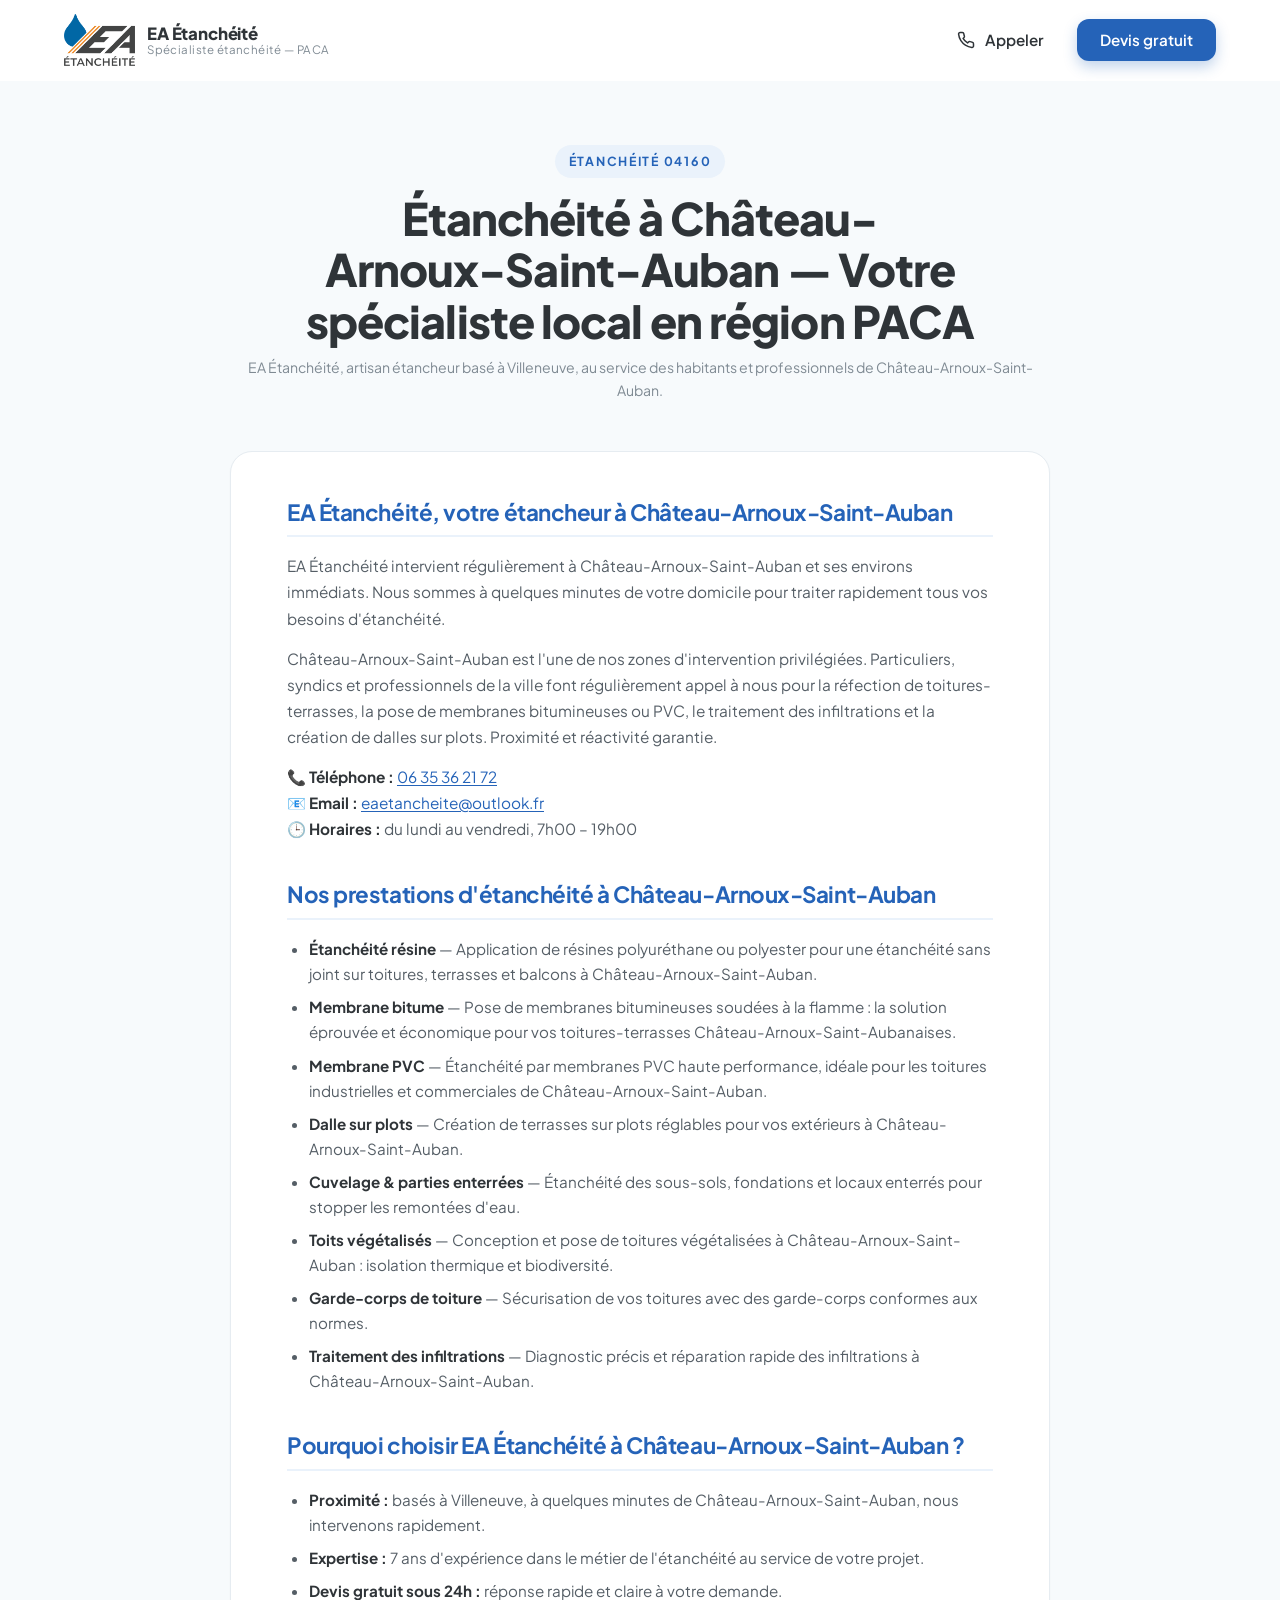
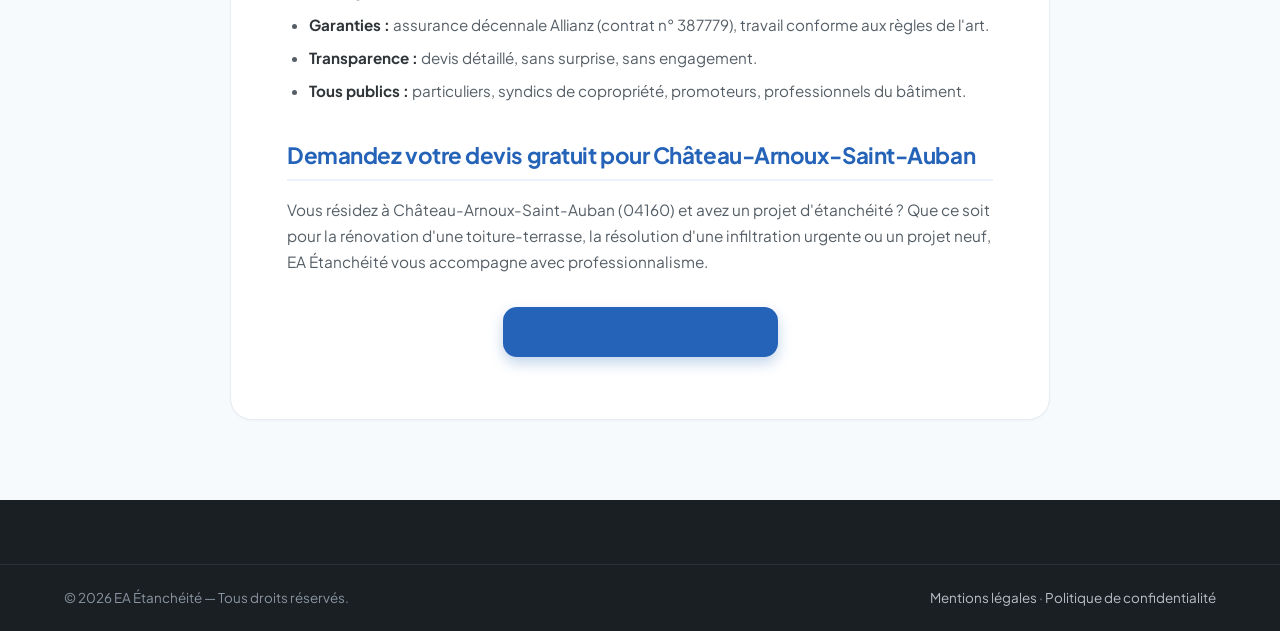
==== etancheite-chateau-arnoux-saint-auban.html @ 890c602f "Site EA Étanchéité — version complète" ====
<!DOCTYPE html>
<html lang="fr">
<head>
  <meta charset="UTF-8" />
  <meta name="viewport" content="width=device-width, initial-scale=1.0" />
  <meta name="theme-color" content="#2563B8" />
  <meta name="google-site-verification" content="21A23hBvWoWeiYxYy0OUREjKEm9LjW4agDq1hn0rhU4" />

  <title>Étanchéité Château-Arnoux-Saint-Auban (04160) — EA Étanchéité, votre artisan local · Devis gratuit 24h</title>
  <meta name="description" content="EA Étanchéité, spécialiste de l'étanchéité à Château-Arnoux-Saint-Auban (04160) et dans tout le département 04. Résine, membrane bitume & PVC, cuvelage, toits végétalisés, infiltrations. Devis gratuit sous 24h. Tél : 06 35 36 21 72." />
  <meta name="keywords" content="étanchéité Château-Arnoux-Saint-Auban, étancheur Château-Arnoux-Saint-Auban, étanchéité 04160, toiture terrasse Château-Arnoux-Saint-Auban, membrane bitume Château-Arnoux-Saint-Auban, résine étanchéité Château-Arnoux-Saint-Auban, cuvelage Château-Arnoux-Saint-Auban, infiltration Château-Arnoux-Saint-Auban, étanchéité Alpes-de-Haute-Provence, étanchéité 04" />
  <meta name="robots" content="index, follow" />
  <link rel="canonical" href="https://eaetancheite.fr/etancheite-chateau-arnoux-saint-auban.html" />

  <meta property="og:type" content="website" />
  <meta property="og:locale" content="fr_FR" />
  <meta property="og:url" content="https://eaetancheite.fr/etancheite-chateau-arnoux-saint-auban.html" />
  <meta property="og:title" content="Étanchéité Château-Arnoux-Saint-Auban (04160) — EA Étanchéité" />
  <meta property="og:description" content="Votre spécialiste local de l'étanchéité à Château-Arnoux-Saint-Auban. Devis gratuit sous 24h." />
  <meta property="og:image" content="https://eaetancheite.fr/assets/logo.png" />
  <meta property="og:site_name" content="EA Étanchéité" />

  <link rel="icon" href="assets/favicon.ico" sizes="any" />
  <link rel="icon" type="image/svg+xml" href="assets/favicon.svg" />
  <link rel="icon" type="image/png" sizes="32x32" href="assets/favicon-32.png" />
  <link rel="apple-touch-icon" sizes="180x180" href="assets/apple-touch-icon.png" />
  <link rel="preconnect" href="https://fonts.googleapis.com" />
  <link rel="preconnect" href="https://fonts.gstatic.com" crossorigin />
  <link href="https://fonts.googleapis.com/css2?family=Plus+Jakarta+Sans:wght@400;500;600;700;800&display=swap" rel="stylesheet" />
  <link rel="stylesheet" href="styles.css?v=3" />

  <!-- JSON-LD : Local Business pour la ville -->
  <script type="application/ld+json">
  {
    "@context": "https://schema.org",
    "@type": "RoofingContractor",
    "name": "EA Étanchéité — Château-Arnoux-Saint-Auban",
    "description": "Spécialiste de l'étanchéité à Château-Arnoux-Saint-Auban (04160) et dans tout le département des Alpes-de-Haute-Provence.",
    "url": "https://eaetancheite.fr/etancheite-chateau-arnoux-saint-auban.html",
    "telephone": "+33635362172",
    "email": "eaetancheite@outlook.fr",
    "image": "https://eaetancheite.fr/assets/logo.png",
    "priceRange": "€€",
    "address": {
      "@type": "PostalAddress",
      "streetAddress": "Chemin de Fontereyne",
      "addressLocality": "Villeneuve",
      "postalCode": "04180",
      "addressRegion": "Provence-Alpes-Côte d'Azur",
      "addressCountry": "FR"
    },
    "geo": {
      "@type": "GeoCoordinates",
      "latitude": 44.0644,
      "longitude": 6.0064
    },
    "areaServed": {
      "@type": "City",
      "name": "Château-Arnoux-Saint-Auban",
      "containedInPlace": {
        "@type": "AdministrativeArea",
        "name": "Alpes-de-Haute-Provence"
      }
    },
    "openingHoursSpecification": [{
      "@type": "OpeningHoursSpecification",
      "dayOfWeek": ["Monday", "Tuesday", "Wednesday", "Thursday", "Friday"],
      "opens": "07:00",
      "closes": "19:00"
    }]
  }
  </script>
</head>
<body>
  <a href="#main" class="skip-link">Aller au contenu</a>

  <header class="site-header" id="siteHeader">
    <div class="container header-inner">
      <a href="index.html" class="brand" aria-label="EA Étanchéité — accueil">
        <img src="assets/logo.png" alt="Logo EA Étanchéité" class="brand-logo" width="536" height="392" />
        <span class="brand-text">
          <span class="brand-name">EA Étanchéité</span>
          <span class="brand-tag">Spécialiste étanchéité — PACA</span>
        </span>
      </a>
      <div class="header-cta">
        <a href="tel:+33635362172" class="btn btn-ghost" aria-label="Appeler EA Étanchéité">
          <svg viewBox="0 0 24 24" fill="none" stroke="currentColor" stroke-width="2" stroke-linecap="round" stroke-linejoin="round" aria-hidden="true"><path d="M22 16.92v3a2 2 0 0 1-2.18 2 19.79 19.79 0 0 1-8.63-3.07 19.5 19.5 0 0 1-6-6 19.79 19.79 0 0 1-3.07-8.67A2 2 0 0 1 4.11 2h3a2 2 0 0 1 2 1.72 12.84 12.84 0 0 0 .7 2.81 2 2 0 0 1-.45 2.11L8.09 9.91a16 16 0 0 0 6 6l1.27-1.27a2 2 0 0 1 2.11-.45 12.84 12.84 0 0 0 2.81.7A2 2 0 0 1 22 16.92z"/></svg>
          <span>Appeler</span>
        </a>
        <a href="index.html#devis" class="btn btn-primary">Devis gratuit</a>
      </div>
    </div>
  </header>

  <main id="main" class="legal-page">
    <div class="container">
      <header class="legal-header">
        <span class="eyebrow">Étanchéité 04160</span>
        <h1>Étanchéité à Château-Arnoux-Saint-Auban — Votre spécialiste local en région PACA</h1>
        <p class="legal-updated">EA Étanchéité, artisan étancheur basé à Villeneuve, au service des habitants et professionnels de Château-Arnoux-Saint-Auban.</p>
      </header>

      <article class="legal-content">
        <section>
          <h2>EA Étanchéité, votre étancheur à Château-Arnoux-Saint-Auban</h2>
          <p>EA &Eacute;tanch&eacute;it&eacute; intervient r&eacute;guli&egrave;rement &agrave; Ch&acirc;teau-Arnoux-Saint-Auban et ses environs imm&eacute;diats. Nous sommes &agrave; quelques minutes de votre domicile pour traiter rapidement tous vos besoins d'&eacute;tanch&eacute;it&eacute;.</p>
          <p>Ch&acirc;teau-Arnoux-Saint-Auban est l'une de nos zones d'intervention privil&eacute;gi&eacute;es. Particuliers, syndics et professionnels de la ville font r&eacute;guli&egrave;rement appel &agrave; nous pour la r&eacute;fection de toitures-terrasses, la pose de membranes bitumineuses ou PVC, le traitement des infiltrations et la cr&eacute;ation de dalles sur plots. Proximit&eacute; et r&eacute;activit&eacute; garantie.</p>
          <p><strong>📞 Téléphone&nbsp;:</strong> <a href="tel:+33635362172">06 35 36 21 72</a><br />
          <strong>📧 Email&nbsp;:</strong> <a href="mailto:eaetancheite@outlook.fr">eaetancheite@outlook.fr</a><br />
          <strong>🕒 Horaires&nbsp;:</strong> du lundi au vendredi, 7h00 – 19h00</p>
        </section>

        <section>
          <h2>Nos prestations d'étanchéité à Château-Arnoux-Saint-Auban</h2>
          <ul>
            <li><strong>Étanchéité résine</strong> — Application de résines polyuréthane ou polyester pour une étanchéité sans joint sur toitures, terrasses et balcons à Château-Arnoux-Saint-Auban.</li>
            <li><strong>Membrane bitume</strong> — Pose de membranes bitumineuses soudées à la flamme : la solution éprouvée et économique pour vos toitures-terrasses Château-Arnoux-Saint-Aubanaises.</li>
            <li><strong>Membrane PVC</strong> — Étanchéité par membranes PVC haute performance, idéale pour les toitures industrielles et commerciales de Château-Arnoux-Saint-Auban.</li>
            <li><strong>Dalle sur plots</strong> — Création de terrasses sur plots réglables pour vos extérieurs à Château-Arnoux-Saint-Auban.</li>
            <li><strong>Cuvelage & parties enterrées</strong> — Étanchéité des sous-sols, fondations et locaux enterrés pour stopper les remontées d'eau.</li>
            <li><strong>Toits végétalisés</strong> — Conception et pose de toitures végétalisées à Château-Arnoux-Saint-Auban : isolation thermique et biodiversité.</li>
            <li><strong>Garde-corps de toiture</strong> — Sécurisation de vos toitures avec des garde-corps conformes aux normes.</li>
            <li><strong>Traitement des infiltrations</strong> — Diagnostic précis et réparation rapide des infiltrations à Château-Arnoux-Saint-Auban.</li>
          </ul>
        </section>

        <section>
          <h2>Pourquoi choisir EA Étanchéité à Château-Arnoux-Saint-Auban&nbsp;?</h2>
          <ul>
            <li><strong>Proximité&nbsp;:</strong> basés à Villeneuve, à quelques minutes de Château-Arnoux-Saint-Auban, nous intervenons rapidement.</li>
            <li><strong>Expertise&nbsp;:</strong> 7 ans d'expérience dans le métier de l'étanchéité au service de votre projet.</li>
            <li><strong>Devis gratuit sous 24h&nbsp;:</strong> réponse rapide et claire à votre demande.</li>
            <li><strong>Garanties&nbsp;:</strong> assurance décennale Allianz (contrat n°&nbsp;387779), travail conforme aux règles de l'art.</li>
            <li><strong>Transparence&nbsp;:</strong> devis détaillé, sans surprise, sans engagement.</li>
            <li><strong>Tous publics&nbsp;:</strong> particuliers, syndics de copropriété, promoteurs, professionnels du bâtiment.</li>
          </ul>
        </section>

        <section>
          <h2>Demandez votre devis gratuit pour Château-Arnoux-Saint-Auban</h2>
          <p>Vous résidez à Château-Arnoux-Saint-Auban (04160) et avez un projet d'étanchéité&nbsp;? Que ce soit pour la rénovation d'une toiture-terrasse, la résolution d'une infiltration urgente ou un projet neuf, EA Étanchéité vous accompagne avec professionnalisme.</p>
          <p style="text-align: center; margin-top: 32px;">
            <a href="index.html#devis" class="btn btn-primary btn-lg" style="display: inline-flex;">Demander mon devis gratuit</a>
          </p>
        </section>
      </article>
    </div>
  </main>

  <footer class="site-footer">
    <div class="footer-bottom">
      <div class="container">
        <p>© <span id="year">2026</span> EA Étanchéité — Tous droits réservés.</p>
        <p>
          <a href="mentions-legales.html">Mentions légales</a> · <a href="politique-confidentialite.html">Politique de confidentialité</a>
        </p>
      </div>
    </div>
  </footer>

  <script src="script.js?v=3"></script>
</body>
</html>
---- styles.css ----
/* ================================================================
   EA Étanchéité — Site vitrine
   Charte graphique extraite du logo :
   - Bleu goutte d'eau : #2563B8
   - Orange cuivré     : #D88B3D
   - Anthracite        : #2F3438
   - Fond clair        : #FFFFFF / #F7FAFC
   ================================================================ */

/* -------- Reset & base -------- */
*, *::before, *::after { box-sizing: border-box; }
html { scroll-behavior: smooth; -webkit-text-size-adjust: 100%; }
body {
  margin: 0;
  font-family: 'Plus Jakarta Sans', system-ui, -apple-system, 'Segoe UI', Roboto, sans-serif;
  font-size: 16px;
  line-height: 1.65;
  color: var(--ink);
  background: var(--bg);
  -webkit-font-smoothing: antialiased;
  -moz-osx-font-smoothing: grayscale;
  text-rendering: optimizeLegibility;
}
img, svg { display: block; max-width: 100%; height: auto; }
a { color: inherit; text-decoration: none; }
button { font-family: inherit; cursor: pointer; }
ul { list-style: none; padding: 0; margin: 0; }

/* -------- Tokens -------- */
:root {
  --blue: #2563B8;
  --blue-dark: #1E4F94;
  --blue-light: #EAF2FB;
  --orange: #D88B3D;
  --orange-light: #FBF1E5;
  --ink: #2F3438;
  --ink-soft: #555E66;
  --ink-mute: #7F8A93;
  --bg: #FFFFFF;
  --bg-alt: #F7FAFC;
  --line: #E6ECF1;
  --line-strong: #D2DBE3;
  --shadow-sm: 0 1px 2px rgba(20, 40, 70, 0.04);
  --shadow-md: 0 8px 24px rgba(20, 40, 70, 0.08);
  --shadow-lg: 0 24px 60px rgba(20, 40, 70, 0.12);
  --radius: 14px;
  --radius-lg: 22px;
  --container: 1200px;
  --ease: cubic-bezier(.2, .8, .2, 1);
}

/* -------- Layout helpers -------- */
.container {
  width: 100%;
  max-width: var(--container);
  margin: 0 auto;
  padding: 0 24px;
}
.section { padding: 96px 0; }
.section-alt { background: var(--bg-alt); }

.section-header {
  text-align: center;
  max-width: 720px;
  margin: 0 auto 64px;
}
.section-header h2 { margin: 12px 0 16px; }
.section-sub {
  color: var(--ink-soft);
  font-size: 1.05rem;
  margin: 0;
}

.skip-link {
  position: absolute; left: -9999px; top: 0;
  background: var(--blue); color: #fff; padding: 12px 18px;
  z-index: 1000; border-radius: 0 0 8px 0;
}
.skip-link:focus { left: 0; }

/* -------- Typography -------- */
h1, h2, h3, h4 {
  font-family: 'Plus Jakarta Sans', sans-serif;
  font-weight: 700;
  letter-spacing: -0.02em;
  color: var(--ink);
  line-height: 1.15;
  margin: 0;
  text-wrap: balance;
  -webkit-text-wrap: balance;
}
h1 { font-size: clamp(2rem, 5.2vw, 3.6rem); font-weight: 800; }
h2 { font-size: clamp(1.55rem, 3.4vw, 2.5rem); }

/* Titre forcé sur une seule ligne (s'adapte à la viewport) */
.h2-oneline {
  white-space: nowrap;
  font-size: min(2.5rem, 7vw);
  text-wrap: nowrap;
}
h3 { font-size: 1.2rem; }
h4 { font-size: 1rem; }
p { margin: 0 0 1em; color: var(--ink-soft); }
strong { color: var(--ink); font-weight: 700; }

.eyebrow {
  display: inline-block;
  font-size: 0.78rem;
  font-weight: 700;
  text-transform: uppercase;
  letter-spacing: 0.14em;
  color: var(--blue);
  background: var(--blue-light);
  padding: 6px 14px;
  border-radius: 999px;
}
.eyebrow-light {
  color: #fff;
  background: rgba(255, 255, 255, 0.18);
  backdrop-filter: blur(8px);
}

.hl {
  background: linear-gradient(180deg, transparent 62%, rgba(216, 139, 61, 0.35) 62%);
  padding: 0 4px;
}

/* -------- Buttons -------- */
.btn {
  display: inline-flex;
  align-items: center;
  justify-content: center;
  gap: 10px;
  padding: 12px 22px;
  border-radius: 12px;
  font-weight: 600;
  font-size: 0.95rem;
  border: 1.5px solid transparent;
  transition: transform 0.15s var(--ease), box-shadow 0.2s var(--ease),
              background-color 0.15s var(--ease), color 0.15s var(--ease),
              border-color 0.15s var(--ease);
  white-space: nowrap;
  text-decoration: none;
  line-height: 1;
}
.btn svg { width: 18px; height: 18px; }
.btn:hover { transform: translateY(-1px); }
.btn:active { transform: translateY(0); }

.btn-primary {
  background: var(--blue);
  color: #fff;
  box-shadow: 0 6px 14px rgba(37, 99, 184, 0.28);
}
.btn-primary:hover { background: var(--blue-dark); box-shadow: 0 10px 20px rgba(37, 99, 184, 0.36); }

.btn-outline {
  background: transparent;
  color: var(--ink);
  border-color: var(--line-strong);
}
.btn-outline:hover { border-color: var(--blue); color: var(--blue); }

.btn-ghost {
  background: transparent;
  color: var(--ink);
}
.btn-ghost:hover { background: var(--bg-alt); }

.btn-lg { padding: 16px 28px; font-size: 1rem; border-radius: 14px; }
.btn-full { display: flex; width: 100%; }
.btn-lg svg { width: 18px; height: 18px; }

/* -------- Header -------- */
.site-header {
  position: sticky;
  top: 0;
  z-index: 50;
  background: rgba(255, 255, 255, 0.92);
  backdrop-filter: saturate(160%) blur(12px);
  border-bottom: 1px solid transparent;
  transition: border-color 0.2s var(--ease), box-shadow 0.2s var(--ease);
}
.site-header.scrolled {
  border-bottom-color: var(--line);
  box-shadow: var(--shadow-sm);
}
.header-inner {
  display: flex;
  align-items: center;
  justify-content: space-between;
  gap: 24px;
  padding-top: 14px;
  padding-bottom: 14px;
}
.brand {
  display: flex;
  align-items: center;
  gap: 12px;
  flex-shrink: 0;
}
.brand-logo {
  height: 52px;
  width: auto;
  object-fit: contain;
  display: block;
}
.brand-text { display: flex; flex-direction: column; line-height: 1.15; }
.brand-name { font-weight: 800; font-size: 1.05rem; color: var(--ink); letter-spacing: -0.01em; }
.brand-tag { font-size: 0.72rem; color: var(--ink-mute); letter-spacing: 0.04em; }

.main-nav ul {
  display: flex;
  gap: 6px;
  align-items: center;
}
.main-nav a {
  display: inline-block;
  padding: 10px 12px;
  font-size: 0.94rem;
  font-weight: 500;
  color: var(--ink-soft);
  border-radius: 8px;
  white-space: nowrap;
  transition: color 0.15s, background-color 0.15s;
}
.main-nav a:hover { color: var(--blue); background: var(--blue-light); }

.header-cta {
  display: flex;
  align-items: center;
  gap: 10px;
  flex-shrink: 0;
}

/* Mobile nav toggle */
.nav-toggle {
  display: none;
  width: 44px; height: 44px;
  padding: 0;
  background: transparent;
  border: 1px solid var(--line);
  border-radius: 10px;
  flex-direction: column;
  align-items: center;
  justify-content: center;
  gap: 5px;
}
.nav-toggle span {
  display: block;
  width: 20px; height: 2px;
  background: var(--ink);
  border-radius: 2px;
  transition: transform 0.2s var(--ease), opacity 0.2s var(--ease);
}
.nav-toggle[aria-expanded="true"] span:nth-child(1) { transform: translateY(7px) rotate(45deg); }
.nav-toggle[aria-expanded="true"] span:nth-child(2) { opacity: 0; }
.nav-toggle[aria-expanded="true"] span:nth-child(3) { transform: translateY(-7px) rotate(-45deg); }

.mobile-menu {
  display: none;
  background: #fff;
  border-top: 1px solid var(--line);
  padding: 20px 24px 28px;
}
.mobile-menu ul { display: flex; flex-direction: column; gap: 4px; }
.mobile-menu a:not(.btn) {
  display: block;
  padding: 12px 14px;
  font-weight: 500;
  border-radius: 10px;
  color: var(--ink);
}
.mobile-menu a:not(.btn):hover { background: var(--bg-alt); }
.mobile-menu .btn { margin-top: 8px; }

/* -------- Hero -------- */
.hero {
  position: relative;
  padding: 80px 0 100px;
  overflow: hidden;
  background:
    radial-gradient(circle at 12% 8%, rgba(37, 99, 184, 0.08), transparent 45%),
    radial-gradient(circle at 92% 88%, rgba(216, 139, 61, 0.10), transparent 45%),
    linear-gradient(180deg, #FBFDFF 0%, #FFFFFF 100%);
}
.hero::before {
  content: '';
  position: absolute;
  inset: 0;
  background-image: url('assets/hero-bg.jpg');
  background-size: cover;
  background-position: center;
  background-repeat: no-repeat;
  opacity: 0.18;
  pointer-events: none;
  z-index: 0;
}
.hero::after {
  content: '';
  position: absolute;
  inset: 0;
  background: linear-gradient(180deg, rgba(255, 255, 255, 0.4) 0%, rgba(255, 255, 255, 0.75) 100%);
  pointer-events: none;
  z-index: 0;
}
.hero-inner {
  position: relative;
  z-index: 1;
}
.hero-inner {
  display: grid;
  grid-template-columns: 1.15fr 1fr;
  gap: 64px;
  align-items: center;
}
.hero-text h1 { margin: 18px 0 22px; }
.hero-text .lead {
  font-size: 1.13rem;
  color: var(--ink-soft);
  max-width: 540px;
  margin-bottom: 32px;
}
.hero-actions {
  display: flex;
  gap: 12px;
  flex-wrap: wrap;
  margin-bottom: 36px;
}
.hero-bullets {
  display: flex;
  flex-wrap: wrap;
  gap: 18px 28px;
  font-size: 0.93rem;
  color: var(--ink-soft);
  margin-bottom: 24px;
}
.hero-bullets li {
  display: flex;
  align-items: center;
  gap: 8px;
}
.hero-bullets svg {
  width: 18px; height: 18px;
  color: var(--blue);
  background: var(--blue-light);
  padding: 4px;
  border-radius: 50%;
  flex-shrink: 0;
}

/* Badge "Garantie décennale" — mise en avant forte */
.hero-warranty {
  display: inline-flex;
  align-items: center;
  gap: 14px;
  padding: 14px 20px;
  background: linear-gradient(135deg, rgba(34, 145, 87, 0.08) 0%, rgba(34, 145, 87, 0.04) 100%);
  border: 1.5px solid rgba(34, 145, 87, 0.25);
  border-radius: 14px;
  max-width: 100%;
}
.hero-warranty-icon {
  display: flex;
  align-items: center;
  justify-content: center;
  width: 40px; height: 40px;
  border-radius: 50%;
  background: linear-gradient(135deg, #229157 0%, #1B7F4F 100%);
  color: #fff;
  flex-shrink: 0;
  box-shadow: 0 4px 10px rgba(27, 127, 79, 0.3);
}
.hero-warranty-icon svg { width: 22px; height: 22px; }
.hero-warranty-text {
  display: flex;
  flex-direction: column;
  line-height: 1.25;
  min-width: 0;
}
.hero-warranty-text strong {
  font-size: 0.98rem;
  font-weight: 800;
  color: #1B7F4F;
  letter-spacing: -0.01em;
}
.hero-warranty-text small {
  font-size: 0.8rem;
  color: var(--ink-soft);
  font-weight: 500;
  margin-top: 2px;
}

.hero-visual {
  position: relative;
  min-height: 420px;
  display: flex;
  align-items: center;
  justify-content: center;
}
.hero-card {
  position: relative;
  z-index: 2;
  background: #fff;
  border: 1px solid var(--line);
  border-radius: 28px;
  box-shadow: var(--shadow-lg);
  padding: 48px 40px;
  display: flex;
  flex-direction: column;
  align-items: center;
  gap: 24px;
  max-width: 340px;
}
.hero-card-drop { width: 130px; }
.hero-card-stat {
  text-align: center;
  border-top: 1px solid var(--line);
  padding-top: 24px;
  width: 100%;
}
.stat-num {
  display: block;
  font-size: 2.5rem;
  font-weight: 800;
  color: var(--blue);
  line-height: 1;
  letter-spacing: -0.02em;
}
.stat-label {
  display: block;
  font-size: 0.92rem;
  color: var(--ink-soft);
  margin-top: 6px;
}
.hero-blob {
  position: absolute;
  border-radius: 50%;
  filter: blur(60px);
  opacity: 0.55;
  z-index: 0;
  pointer-events: none;
}
.hero-blob-1 {
  width: 280px; height: 280px;
  background: var(--blue);
  top: -40px; right: -20px;
  opacity: 0.18;
}
.hero-blob-2 {
  width: 220px; height: 220px;
  background: var(--orange);
  bottom: -40px; left: -20px;
  opacity: 0.22;
}

/* -------- Trust strip -------- */
.trust-strip {
  background: var(--blue);
  color: #fff;
  padding: 36px 0;
}
.trust-strip ul {
  display: grid;
  grid-template-columns: repeat(4, 1fr);
  gap: 24px;
  text-align: center;
}
.trust-strip li {
  display: flex;
  flex-direction: column;
  align-items: center;
  gap: 4px;
}
.trust-num {
  font-size: 2rem;
  font-weight: 800;
  letter-spacing: -0.02em;
  line-height: 1;
}
.trust-label {
  font-size: 0.88rem;
  opacity: 0.85;
  text-transform: lowercase;
  letter-spacing: 0.02em;
}

/* -------- Services grid -------- */
.services-grid {
  display: grid;
  grid-template-columns: repeat(auto-fit, minmax(260px, 1fr));
  gap: 22px;
}
.service-card {
  position: relative;
  background: #fff;
  border: 1px solid var(--line);
  border-radius: var(--radius);
  padding: 30px 26px;
  transition: transform 0.25s var(--ease), box-shadow 0.25s var(--ease), border-color 0.25s var(--ease);
  overflow: hidden;
}
.service-card::before {
  content: '';
  position: absolute;
  top: 0; left: 0;
  width: 100%; height: 3px;
  background: linear-gradient(90deg, var(--blue), var(--orange));
  transform: scaleX(0);
  transform-origin: left;
  transition: transform 0.35s var(--ease);
}
.service-card:hover {
  transform: translateY(-4px);
  border-color: var(--line-strong);
  box-shadow: var(--shadow-md);
}
.service-card:hover::before { transform: scaleX(1); }

.service-icon {
  width: 56px; height: 56px;
  border-radius: 14px;
  background: var(--blue-light);
  color: var(--blue);
  display: flex;
  align-items: center;
  justify-content: center;
  margin-bottom: 22px;
  transition: background 0.25s var(--ease), color 0.25s var(--ease);
}
.service-icon svg { width: 28px; height: 28px; }
.service-card:hover .service-icon {
  background: var(--blue);
  color: #fff;
}
.service-card h3 { margin-bottom: 10px; color: var(--ink); }
.service-card p { font-size: 0.95rem; margin: 0; color: var(--ink-soft); }

/* -------- À propos -------- */
.apropos-grid {
  display: grid;
  grid-template-columns: 1.4fr 1fr;
  gap: 56px;
  align-items: start;
}
.apropos-text h2 { margin: 12px 0 24px; }
.apropos-text p { font-size: 1.02rem; margin-bottom: 18px; }

.usp-list {
  margin-top: 32px;
  display: flex;
  flex-direction: column;
  gap: 22px;
}
.usp-list li {
  display: flex;
  gap: 16px;
  align-items: flex-start;
}
.usp-icon {
  flex-shrink: 0;
  width: 32px; height: 32px;
  border-radius: 50%;
  background: var(--blue);
  color: #fff;
  display: flex;
  align-items: center;
  justify-content: center;
}
.usp-icon svg { width: 16px; height: 16px; }
.usp-list strong { display: block; color: var(--ink); margin-bottom: 4px; font-size: 1.02rem; }
.usp-list p { margin: 0; font-size: 0.94rem; color: var(--ink-soft); }

.apropos-card {
  background: #fff;
  border: 1px solid var(--line);
  border-radius: var(--radius-lg);
  padding: 36px 32px;
  box-shadow: var(--shadow-md);
}
.apropos-card h3 {
  font-size: 1.25rem;
  margin-bottom: 20px;
  padding-bottom: 16px;
  border-bottom: 2px solid var(--blue-light);
}
.apropos-card ul {
  display: flex;
  flex-direction: column;
  gap: 14px;
  margin-bottom: 28px;
}
.apropos-card li {
  font-size: 0.95rem;
  color: var(--ink-soft);
  padding-left: 24px;
  position: relative;
}
.apropos-card li::before {
  content: '';
  position: absolute;
  left: 0; top: 8px;
  width: 12px; height: 12px;
  border-radius: 50%;
  background: var(--orange);
  opacity: 0.85;
}

/* -------- Zone d'intervention -------- */
.zone-deps-grid {
  display: grid;
  grid-template-columns: repeat(3, 1fr);
  gap: 22px;
  max-width: 1000px;
  margin: 0 auto;
}
.dep-card {
  position: relative;
  display: flex;
  flex-direction: column;
  align-items: center;
  text-align: center;
  gap: 16px;
  padding: 36px 24px;
  background: #fff;
  border: 1px solid var(--line);
  border-radius: var(--radius-lg);
  transition: transform 0.25s var(--ease), box-shadow 0.25s var(--ease), border-color 0.25s var(--ease);
  overflow: hidden;
}
.dep-card::before {
  content: '';
  position: absolute;
  top: 0; left: 0;
  width: 100%; height: 3px;
  background: linear-gradient(90deg, var(--blue), var(--orange));
  transform: scaleX(0);
  transform-origin: left;
  transition: transform 0.35s var(--ease);
}
.dep-card:hover {
  transform: translateY(-4px);
  border-color: var(--line-strong);
  box-shadow: var(--shadow-md);
}
.dep-card:hover::before { transform: scaleX(1); }
.dep-card-num {
  display: inline-flex;
  align-items: center;
  justify-content: center;
  width: 72px; height: 72px;
  border-radius: 18px;
  background: linear-gradient(135deg, var(--blue) 0%, var(--blue-dark) 100%);
  color: #fff;
  font-weight: 800;
  font-size: 1.6rem;
  letter-spacing: -0.02em;
  box-shadow: 0 10px 22px rgba(37, 99, 184, 0.22);
}
.dep-card-name {
  font-size: 1.08rem;
  font-weight: 700;
  color: var(--ink);
  letter-spacing: -0.01em;
}
.zone-footnote {
  margin: 32px auto 0;
  max-width: 760px;
  text-align: center;
  font-size: 0.96rem;
  color: var(--ink-soft);
}
.zone-footnote a {
  color: var(--blue);
  font-weight: 600;
}
.zone-footnote a:hover { text-decoration: underline; }

/* Section "Communes du 04" */
.zone-communes {
  margin-top: 56px;
  padding-top: 48px;
  border-top: 1px solid var(--line);
}
.zone-communes h3 {
  text-align: center;
  font-size: clamp(1.1rem, 2.2vw, 1.4rem);
  color: var(--ink);
  margin-bottom: 14px;
}
.zone-communes-intro {
  text-align: center;
  max-width: 760px;
  margin: 0 auto 32px;
  color: var(--ink-soft);
  font-size: 0.98rem;
  line-height: 1.65;
}
.communes-grid {
  display: grid;
  grid-template-columns: repeat(auto-fill, minmax(160px, 1fr));
  gap: 12px;
  max-width: 1100px;
  margin: 0 auto;
}
.commune-link {
  display: flex;
  flex-direction: column;
  align-items: center;
  justify-content: center;
  text-align: center;
  gap: 4px;
  padding: 16px 12px;
  background: #fff;
  border: 1px solid var(--line);
  border-radius: 12px;
  text-decoration: none;
  color: var(--ink);
  transition: transform 0.2s var(--ease), box-shadow 0.2s var(--ease), border-color 0.2s var(--ease), background-color 0.2s var(--ease);
}
.commune-link:not(.commune-static) {
  cursor: pointer;
  background: var(--blue-light);
  border-color: transparent;
}
.commune-link:not(.commune-static):hover {
  transform: translateY(-3px);
  background: var(--blue);
  color: #fff;
  box-shadow: 0 10px 22px rgba(37, 99, 184, 0.25);
  border-color: var(--blue);
}
.commune-link:not(.commune-static):hover .commune-cp {
  color: rgba(255, 255, 255, 0.85);
}
.commune-static {
  cursor: default;
}
.commune-static:hover {
  background: var(--bg-alt);
  border-color: var(--line-strong);
}
.commune-name {
  font-weight: 700;
  font-size: 0.95rem;
  letter-spacing: -0.01em;
  line-height: 1.25;
}
.commune-cp {
  font-size: 0.78rem;
  color: var(--ink-mute);
  font-weight: 600;
  letter-spacing: 0.04em;
  transition: color 0.2s var(--ease);
}
@media (max-width: 480px) {
  .communes-grid { grid-template-columns: repeat(2, 1fr); gap: 10px; }
  .commune-link { padding: 14px 10px; }
  .commune-name { font-size: 0.88rem; }
}

/* -------- Clients (Pour qui) -------- */
.clients-grid {
  display: grid;
  grid-template-columns: repeat(auto-fit, minmax(240px, 1fr));
  gap: 22px;
}
.client-card {
  position: relative;
  background: #fff;
  border: 1px solid var(--line);
  border-radius: var(--radius);
  padding: 32px 26px;
  text-align: center;
  transition: transform 0.25s var(--ease), box-shadow 0.25s var(--ease), border-color 0.25s var(--ease);
  overflow: hidden;
}
.client-card::before {
  content: '';
  position: absolute;
  top: 0; left: 0;
  width: 100%; height: 3px;
  background: linear-gradient(90deg, var(--blue), var(--orange));
  transform: scaleX(0);
  transform-origin: left;
  transition: transform 0.35s var(--ease);
}
.client-card:hover {
  transform: translateY(-6px) !important;
  border-color: var(--blue) !important;
  box-shadow: 0 18px 38px rgba(37, 99, 184, 0.16) !important;
  opacity: 1 !important;
}
.client-card:hover::before { transform: scaleX(1) !important; }
.client-icon {
  width: 64px; height: 64px;
  border-radius: 50%;
  background: linear-gradient(135deg, var(--blue) 0%, var(--blue-dark) 100%);
  color: #fff;
  display: flex;
  align-items: center;
  justify-content: center;
  margin: 0 auto 20px;
  box-shadow: 0 8px 18px rgba(37, 99, 184, 0.22);
  transition: transform 0.25s var(--ease), box-shadow 0.25s var(--ease);
}
.client-card:hover .client-icon {
  transform: scale(1.12) !important;
  box-shadow: 0 14px 28px rgba(37, 99, 184, 0.38) !important;
}
.client-icon svg { width: 30px; height: 30px; }
.client-card h3 { margin-bottom: 10px; }
.client-card p { font-size: 0.94rem; margin: 0; }

/* -------- FAQ -------- */
.faq-list {
  max-width: 820px;
  margin: 0 auto;
  display: flex;
  flex-direction: column;
  gap: 14px;
}
.faq-item {
  background: #fff;
  border: 1px solid var(--line);
  border-radius: var(--radius);
  overflow: hidden;
  transition: border-color 0.2s var(--ease), box-shadow 0.2s var(--ease);
}
.faq-item:hover {
  border-color: var(--line-strong);
}
.faq-item[open] {
  border-color: var(--blue-light);
  box-shadow: 0 4px 16px rgba(37, 99, 184, 0.08);
}
.faq-item summary {
  display: flex;
  align-items: center;
  justify-content: space-between;
  gap: 16px;
  padding: 22px 26px;
  cursor: pointer;
  list-style: none;
  user-select: none;
  transition: background-color 0.15s var(--ease);
}
.faq-item summary::-webkit-details-marker { display: none; }
.faq-item summary:hover { background: var(--bg-alt); }
.faq-question {
  font-weight: 700;
  font-size: 1.02rem;
  color: var(--ink);
  letter-spacing: -0.01em;
  line-height: 1.45;
  flex: 1;
}
.faq-icon {
  display: flex;
  align-items: center;
  justify-content: center;
  width: 36px;
  height: 36px;
  border-radius: 50%;
  background: var(--blue-light);
  color: var(--blue);
  flex-shrink: 0;
  transition: transform 0.25s var(--ease), background-color 0.2s, color 0.2s;
}
.faq-icon svg { width: 16px; height: 16px; }
.faq-item[open] .faq-icon {
  transform: rotate(180deg);
  background: var(--blue);
  color: #fff;
}
.faq-answer {
  padding: 0 26px 22px;
  border-top: 1px solid var(--line);
  margin-top: -1px;
  animation: faq-fade-in 0.25s var(--ease);
}
.faq-answer p {
  font-size: 0.96rem;
  color: var(--ink-soft);
  line-height: 1.65;
  margin: 16px 0 0;
}
.faq-answer ul {
  list-style: disc;
  padding-left: 22px;
  margin: 12px 0;
}
.faq-answer ul li {
  font-size: 0.95rem;
  color: var(--ink-soft);
  margin-bottom: 6px;
  line-height: 1.55;
}
.faq-answer a {
  color: var(--blue);
  font-weight: 600;
  text-decoration: underline;
  text-underline-offset: 2px;
}
.faq-answer a:hover { color: var(--blue-dark); }
.faq-answer strong { color: var(--ink); font-weight: 700; }
@keyframes faq-fade-in {
  from { opacity: 0; transform: translateY(-4px); }
  to { opacity: 1; transform: translateY(0); }
}
@media (max-width: 640px) {
  .faq-item summary { padding: 18px 20px; gap: 12px; }
  .faq-question { font-size: 0.95rem; }
  .faq-answer { padding: 0 20px 18px; }
}

/* -------- Devis (CTA section) -------- */
.section-cta {
  position: relative;
  background:
    radial-gradient(circle at 20% 30%, rgba(255, 255, 255, 0.08), transparent 50%),
    radial-gradient(circle at 80% 70%, rgba(216, 139, 61, 0.18), transparent 50%),
    linear-gradient(135deg, var(--blue-dark) 0%, var(--blue) 100%);
  color: #fff;
  overflow: hidden;
}
.section-cta::before {
  content: '';
  position: absolute;
  inset: 0;
  background-image:
    radial-gradient(circle at 1px 1px, rgba(255, 255, 255, 0.08) 1px, transparent 0);
  background-size: 32px 32px;
  pointer-events: none;
}
.devis-grid {
  position: relative;
  display: grid;
  grid-template-columns: 1fr 1.1fr;
  gap: 56px;
  align-items: center;
}
.devis-text h2 { color: #fff; margin: 14px 0 18px; }
.devis-text .hl { background: linear-gradient(180deg, transparent 60%, rgba(216, 139, 61, 0.55) 60%); }
.devis-text p { color: rgba(255, 255, 255, 0.88); font-size: 1.05rem; margin-bottom: 28px; }
.devis-bullets {
  display: flex;
  flex-direction: column;
  gap: 12px;
}
.devis-bullets li {
  display: flex;
  align-items: center;
  gap: 12px;
  color: #fff;
  font-weight: 500;
}
.devis-bullets svg {
  width: 18px; height: 18px;
  background: rgba(255, 255, 255, 0.15);
  color: #fff;
  padding: 5px;
  border-radius: 50%;
  flex-shrink: 0;
}

/* Form */
.devis-form {
  background: #fff;
  border-radius: var(--radius-lg);
  padding: 36px 32px;
  box-shadow: var(--shadow-lg);
  color: var(--ink);
}
.form-row {
  display: grid;
  grid-template-columns: 1fr 1fr;
  gap: 14px;
  margin-bottom: 14px;
}
.form-field { margin-bottom: 14px; }
.form-field label {
  display: block;
  font-size: 0.85rem;
  font-weight: 600;
  color: var(--ink);
  margin-bottom: 6px;
}
.form-field input,
.form-field select,
.form-field textarea {
  width: 100%;
  padding: 12px 14px;
  font-family: inherit;
  font-size: 0.95rem;
  color: var(--ink);
  background: var(--bg-alt);
  border: 1.5px solid var(--line);
  border-radius: 10px;
  transition: border-color 0.15s, background-color 0.15s, box-shadow 0.15s;
  appearance: none;
  -webkit-appearance: none;
}
.form-field textarea { resize: vertical; min-height: 120px; line-height: 1.55; }
.form-field select {
  background-image: url("data:image/svg+xml;utf8,<svg xmlns='http://www.w3.org/2000/svg' width='12' height='8' viewBox='0 0 12 8' fill='none' stroke='%232F3438' stroke-width='2' stroke-linecap='round' stroke-linejoin='round'><path d='M1 1l5 5 5-5'/></svg>");
  background-repeat: no-repeat;
  background-position: right 14px center;
  padding-right: 36px;
}
.form-field input:focus,
.form-field select:focus,
.form-field textarea:focus {
  outline: none;
  border-color: var(--blue);
  background: #fff;
  box-shadow: 0 0 0 4px rgba(37, 99, 184, 0.12);
}
/* Erreurs : appliquées UNIQUEMENT après tentative de soumission via JS (.error) */
.form-field.error input,
.form-field.error textarea {
  border-color: #E5675A;
  background: #FFF6F4;
}
.form-field.error input:focus,
.form-field.error textarea:focus {
  border-color: #E5675A;
  box-shadow: 0 0 0 4px rgba(229, 103, 90, 0.15);
}

/* Custom dropdown (remplace les <select> natifs) */
.dropdown {
  position: relative;
  width: 100%;
}
.dropdown-trigger {
  display: flex;
  align-items: center;
  justify-content: space-between;
  gap: 10px;
  width: 100%;
  padding: 12px 14px;
  font-family: inherit;
  font-size: 0.95rem;
  color: var(--ink);
  background: var(--bg-alt);
  border: 1.5px solid var(--line);
  border-radius: 10px;
  cursor: pointer;
  text-align: left;
  transition: border-color 0.15s, background-color 0.15s, box-shadow 0.15s;
}
.dropdown-trigger:hover { border-color: var(--line-strong); }
.dropdown-trigger:focus-visible,
.dropdown.open .dropdown-trigger {
  outline: none;
  border-color: var(--blue);
  background: #fff;
  box-shadow: 0 0 0 4px rgba(37, 99, 184, 0.12);
}
.dropdown-value {
  flex: 1;
  overflow: hidden;
  text-overflow: ellipsis;
  white-space: nowrap;
  color: var(--ink-mute);
  font-weight: 500;
}
.dropdown-value.has-value { color: var(--ink); }
.dropdown-chevron {
  width: 12px;
  height: 8px;
  color: var(--ink-soft);
  flex-shrink: 0;
  transition: transform 0.2s var(--ease);
}
.dropdown.open .dropdown-chevron { transform: rotate(180deg); }

.dropdown-menu {
  position: absolute;
  top: calc(100% + 6px);
  left: 0;
  right: 0;
  z-index: 30;
  max-height: 280px;
  overflow-y: auto;
  background: #fff;
  border: 1px solid var(--line);
  border-radius: 12px;
  box-shadow: var(--shadow-lg);
  padding: 6px;
  list-style: none;
  margin: 0;
  opacity: 0;
  visibility: hidden;
  transform: translateY(-4px);
  transition: opacity 0.15s var(--ease), transform 0.15s var(--ease), visibility 0.15s;
}
.dropdown.open .dropdown-menu {
  opacity: 1;
  visibility: visible;
  transform: translateY(0);
}
.dropdown-menu li {
  padding: 10px 14px;
  font-size: 0.94rem;
  color: var(--ink);
  border-radius: 8px;
  cursor: pointer;
  transition: background-color 0.12s, color 0.12s;
  user-select: none;
}
.dropdown-menu li:hover,
.dropdown-menu li[aria-selected="true"] {
  background: var(--blue-light);
  color: var(--blue);
}
.dropdown-menu li.focused {
  background: var(--blue-light);
  color: var(--blue);
}
.dropdown.error .dropdown-trigger {
  border-color: #E5675A;
}
/* scrollbar discrète pour le menu */
.dropdown-menu::-webkit-scrollbar { width: 8px; }
.dropdown-menu::-webkit-scrollbar-thumb { background: var(--line-strong); border-radius: 4px; }
.dropdown-menu::-webkit-scrollbar-thumb:hover { background: var(--ink-mute); }

.form-consent {
  display: flex;
  gap: 10px;
  align-items: flex-start;
  font-size: 0.85rem;
  color: var(--ink-soft);
  margin: 8px 0 22px;
  cursor: pointer;
  padding: 6px 8px;
  border-radius: 8px;
  transition: background-color 0.15s, color 0.15s;
}
.form-consent input {
  margin-top: 3px;
  accent-color: var(--blue);
  flex-shrink: 0;
}
.form-consent.error {
  color: #C3392B;
  background: #FFF6F4;
}

.form-status {
  margin: 18px 0 0;
  font-size: 0.92rem;
  font-weight: 500;
  text-align: center;
  min-height: 1.4em;
}
.form-status.success { color: #1B7F4F; }
.form-status.error { color: #C3392B; }

#submitBtn.loading {
  pointer-events: none;
  opacity: 0.75;
}
#submitBtn.loading .btn-label::after {
  content: '…';
}

/* -------- Contact cards -------- */
.contact-grid {
  display: grid;
  grid-template-columns: repeat(auto-fit, minmax(220px, 1fr));
  gap: 18px;
}
.contact-card {
  background: #fff;
  border: 1px solid var(--line);
  border-radius: var(--radius);
  padding: 30px 26px;
  text-align: center;
  transition: transform 0.25s var(--ease), box-shadow 0.25s var(--ease), border-color 0.25s var(--ease);
}
.contact-card:hover:not(.contact-card-static) {
  transform: translateY(-4px);
  border-color: var(--blue);
  box-shadow: var(--shadow-md);
}
.contact-card-static {
  cursor: default;
  display: flex;
  flex-direction: column;
  align-items: center;
  justify-content: center;
}
.contact-card-static .contact-value { margin-bottom: 0; }
.contact-icon {
  width: 56px; height: 56px;
  border-radius: 14px;
  background: var(--blue-light);
  color: var(--blue);
  display: flex;
  align-items: center;
  justify-content: center;
  margin: 0 auto 18px;
}
.contact-icon svg { width: 26px; height: 26px; }
.contact-card h3 { margin-bottom: 8px; font-size: 1.05rem; }
.contact-value {
  font-size: 1rem;
  color: var(--ink);
  font-weight: 600;
  margin: 0 0 12px;
}
.contact-action {
  font-size: 0.85rem;
  font-weight: 600;
  color: var(--blue);
  letter-spacing: 0.01em;
}

/* -------- Footer -------- */
.site-footer {
  background: #1A1F23;
  color: #B7C0C8;
  padding-top: 64px;
}
.footer-inner {
  display: grid;
  grid-template-columns: 1fr 2fr;
  gap: 56px;
  padding-bottom: 48px;
  align-items: center;
}
.footer-brand {
  display: flex;
  gap: 16px;
  align-items: last baseline;
}
.footer-brand img {
  height: 56px;
  width: auto;
  object-fit: contain;
}
.footer-name { color: #fff; font-weight: 800; font-size: 1.1rem; letter-spacing: -0.01em; }
.footer-tag { font-size: 0.84rem; color: #8995A0; margin-top: 2px; }

.footer-nav {
  display: grid;
  grid-template-columns: repeat(3, 1fr);
  gap: 32px;
}
.footer-nav h4 {
  color: #fff;
  font-size: 0.85rem;
  text-transform: uppercase;
  letter-spacing: 0.08em;
  margin-bottom: 18px;
}
.footer-nav ul { display: flex; flex-direction: column; gap: 10px; }
.footer-nav a {
  font-size: 0.92rem;
  color: #B7C0C8;
  transition: color 0.15s;
}
.footer-nav a:hover { color: #fff; }

.footer-bottom {
  border-top: 1px solid #2A3137;
  padding: 22px 0;
}
.footer-bottom .container {
  display: flex;
  justify-content: space-between;
  align-items: center;
  flex-wrap: wrap;
  gap: 12px;
}
.footer-bottom p {
  margin: 0;
  font-size: 0.84rem;
  color: #8995A0;
}
.footer-bottom a { color: #B7C0C8; }
.footer-bottom a:hover { color: #fff; }

/* -------- Legal pages -------- */
.legal-page { padding: 64px 0 80px; background: var(--bg-alt); min-height: 60vh; }
.legal-header {
  max-width: 800px;
  margin: 0 auto 48px;
  text-align: center;
}
.legal-header h1 {
  font-size: clamp(2rem, 4vw, 2.8rem);
  margin: 14px 0 10px;
}
.legal-updated {
  font-size: 0.88rem;
  color: var(--ink-mute);
  margin: 0;
}
.legal-content {
  max-width: 820px;
  margin: 0 auto;
  background: #fff;
  border: 1px solid var(--line);
  border-radius: var(--radius-lg);
  padding: 48px 56px;
  box-shadow: var(--shadow-sm);
}
.legal-content section { margin-bottom: 40px; }
.legal-content section:last-child { margin-bottom: 0; }
.legal-content h2 {
  font-size: 1.4rem;
  color: var(--blue);
  margin-bottom: 16px;
  padding-bottom: 10px;
  border-bottom: 2px solid var(--blue-light);
}
.legal-content h3.subhead {
  font-size: 1.05rem;
  color: var(--ink);
  margin: 22px 0 10px;
}
.legal-content p {
  font-size: 0.96rem;
  color: var(--ink-soft);
  margin-bottom: 14px;
  line-height: 1.7;
}
.legal-content ul {
  margin: 0 0 18px;
  padding-left: 22px;
}
.legal-content ul li {
  font-size: 0.95rem;
  color: var(--ink-soft);
  margin-bottom: 8px;
  line-height: 1.65;
  list-style: disc;
}
.legal-content a {
  color: var(--blue);
  text-decoration: underline;
  text-underline-offset: 2px;
}
.legal-content a:hover { color: var(--blue-dark); }
.legal-content strong { color: var(--ink); font-weight: 700; }
@media (max-width: 640px) {
  .legal-page { padding: 48px 0 64px; }
  .legal-content { padding: 32px 24px; border-radius: var(--radius); }
}

/* -------- Service Modals -------- */
.service-card[data-modal] {
  cursor: pointer;
  user-select: none;
}
.service-card[data-modal]:focus-visible {
  outline: 3px solid rgba(37, 99, 184, 0.45);
  outline-offset: 4px;
}

.modal {
  position: fixed;
  inset: 0;
  z-index: 1000;
  display: flex;
  align-items: center;
  justify-content: center;
  padding: 24px;
  opacity: 0;
  visibility: hidden;
  transition: opacity 0.2s var(--ease), visibility 0.2s;
}
.modal[hidden] { display: none; }
.modal.open {
  opacity: 1;
  visibility: visible;
}
.modal-overlay {
  position: absolute;
  inset: 0;
  background: rgba(20, 30, 45, 0.55);
  backdrop-filter: blur(4px);
  cursor: pointer;
}
.modal-content {
  position: relative;
  background: #fff;
  border-radius: var(--radius-lg);
  max-width: 880px;
  width: 100%;
  max-height: 90vh;
  overflow-y: auto;
  box-shadow: var(--shadow-lg);
  padding: 40px 44px 36px;
  transform: translateY(20px) scale(0.97);
  transition: transform 0.25s var(--ease);
}
.modal.open .modal-content {
  transform: translateY(0) scale(1);
}
.modal-close {
  position: absolute;
  top: 18px;
  right: 18px;
  width: 40px;
  height: 40px;
  border-radius: 50%;
  background: var(--bg-alt);
  border: 1px solid var(--line);
  color: var(--ink);
  display: flex;
  align-items: center;
  justify-content: center;
  transition: background-color 0.15s, color 0.15s, transform 0.15s;
  padding: 0;
  cursor: pointer;
}
.modal-close svg { width: 18px; height: 18px; }
.modal-close:hover {
  background: #FFF;
  color: var(--blue);
  border-color: var(--blue);
  transform: scale(1.05);
}
.modal-header {
  margin-bottom: 28px;
  padding-right: 56px;
}
.modal-header .eyebrow { margin-bottom: 10px; }
.modal-header h3 {
  font-size: clamp(1.5rem, 3vw, 2rem);
  font-weight: 800;
  letter-spacing: -0.02em;
  color: var(--ink);
  margin: 6px 0 14px;
  line-height: 1.15;
}
.modal-header p {
  font-size: 1rem;
  color: var(--ink-soft);
  line-height: 1.6;
  margin: 0;
}
.modal-gallery {
  display: grid;
  grid-template-columns: repeat(2, 1fr);
  gap: 14px;
  margin-bottom: 28px;
}
.modal-photo {
  margin: 0;
  border-radius: var(--radius);
  overflow: hidden;
  aspect-ratio: 4 / 3;
  background: var(--bg-alt);
}
.modal-photo img {
  width: 100%;
  height: 100%;
  object-fit: cover;
  object-position: center;
  display: block;
  transition: transform 0.35s ease;
}
.modal-photo:hover img { transform: scale(1.04); }
.modal-photo figcaption {
  position: absolute;
  bottom: 0; left: 0; right: 0;
  padding: 8px 12px;
  background: linear-gradient(transparent, rgba(0,0,0,0.6));
  color: #fff;
  font-size: 0.75rem;
  font-weight: 500;
  opacity: 0;
  transition: opacity 0.25s;
}
.modal-photo:hover figcaption { opacity: 1; }
.modal-photo { position: relative; }
.modal-photo-placeholder {
  border: 2px dashed var(--line-strong);
  background:
    repeating-linear-gradient(
      45deg,
      var(--bg-alt),
      var(--bg-alt) 12px,
      #F0F4F8 12px,
      #F0F4F8 24px
    );
  display: flex;
  align-items: center;
  justify-content: center;
}
.modal-photo-inner {
  display: flex;
  flex-direction: column;
  align-items: center;
  gap: 8px;
  color: var(--ink-mute);
  font-size: 0.85rem;
  font-weight: 600;
  letter-spacing: 0.04em;
  text-transform: uppercase;
}
.modal-photo-inner svg { width: 32px; height: 32px; opacity: 0.55; }
.modal-footer {
  display: flex;
  gap: 12px;
  flex-wrap: wrap;
  padding-top: 24px;
  border-top: 1px solid var(--line);
}
.modal-footer .btn { flex: 1; min-width: 160px; }

@media (max-width: 640px) {
  .modal { padding: 12px; }
  .modal-content { padding: 28px 22px 24px; max-height: 94vh; }
  .modal-header { padding-right: 48px; margin-bottom: 22px; }
  .modal-gallery {
    grid-template-columns: 1fr;
    gap: 12px;
    margin-bottom: 22px;
  }
  .modal-photo { aspect-ratio: 4 / 3; }
  
.modal-gallery-single {
  grid-template-columns: 1fr;
}
.modal-gallery-single .modal-photo {
  aspect-ratio: 16 / 9;
}
.modal-footer { flex-direction: column; gap: 10px; }
  .modal-footer .btn { width: 100%; }
}

/* When modal is open, prevent body scroll */
body.modal-open {
  overflow: hidden;
}

/* -------- Cookie banner -------- */
.cookie-banner {
  position: fixed;
  bottom: 24px;
  left: 24px;
  right: 24px;
  z-index: 200;
  background: #fff;
  border: 1px solid var(--line);
  border-radius: var(--radius-lg);
  box-shadow: var(--shadow-lg);
  padding: 22px 26px;
  max-width: 980px;
  margin: 0 auto;
  animation: cookie-slide-up 0.4s var(--ease);
}
@keyframes cookie-slide-up {
  from { transform: translateY(40px); opacity: 0; }
  to   { transform: translateY(0); opacity: 1; }
}
.cookie-banner-inner {
  display: flex;
  align-items: center;
  gap: 32px;
  flex-wrap: wrap;
}
.cookie-banner-text { flex: 1; min-width: 260px; }
.cookie-banner-text h3 {
  font-size: 1rem;
  margin-bottom: 6px;
  color: var(--ink);
}
.cookie-banner-text p {
  font-size: 0.88rem;
  margin: 0;
  color: var(--ink-soft);
  line-height: 1.55;
}
.cookie-banner-text a {
  color: var(--blue);
  font-weight: 600;
  text-decoration: underline;
  text-underline-offset: 2px;
}
.cookie-banner-text a:hover { color: var(--blue-dark); }
.cookie-banner-actions {
  display: flex;
  gap: 10px;
  flex-shrink: 0;
}
.cookie-banner-actions .btn { padding: 10px 22px; font-size: 0.9rem; }
@media (max-width: 640px) {
  .cookie-banner { left: 12px; right: 12px; bottom: 12px; padding: 18px 20px; }
  .cookie-banner-inner { gap: 18px; }
  .cookie-banner-actions { width: 100%; }
  .cookie-banner-actions .btn { flex: 1; }
}
.cookie-banner.hidden { display: none; }

/* -------- Floating Call button -------- */
.float-call {
  position: fixed;
  bottom: 24px;
  right: 24px;
  width: 60px; height: 60px;
  border-radius: 50%;
  background: var(--blue);
  color: #fff;
  display: flex;
  align-items: center;
  justify-content: center;
  box-shadow: 0 10px 24px rgba(37, 99, 184, 0.45);
  z-index: 100;
  transition: transform 0.2s var(--ease), box-shadow 0.2s var(--ease), background-color 0.2s var(--ease);
}
.float-call svg { width: 28px; height: 28px; }
.float-call:hover {
  transform: scale(1.08);
  background: var(--blue-dark);
  box-shadow: 0 14px 32px rgba(37, 99, 184, 0.55);
}
.float-call:active { transform: scale(0.98); }
/* Pulse ring */
.float-call-pulse {
  position: absolute;
  inset: 0;
  border-radius: 50%;
  border: 3px solid var(--blue);
  opacity: 0.7;
  pointer-events: none;
  animation: float-call-pulse 2s var(--ease) infinite;
}
@keyframes float-call-pulse {
  0% { transform: scale(1); opacity: 0.7; }
  70% { transform: scale(1.6); opacity: 0; }
  100% { transform: scale(1.6); opacity: 0; }
}

/* -------- Scroll reveal -------- */
.reveal {
  opacity: 0;
  transform: translateY(16px);
  transition: opacity 0.6s var(--ease), transform 0.6s var(--ease);
  will-change: opacity, transform;
}
.reveal.visible {
  opacity: 1;
  transform: translateY(0);
}

/* -------- Focus accessibility -------- */
:focus-visible {
  outline: 3px solid rgba(37, 99, 184, 0.45);
  outline-offset: 2px;
  border-radius: 6px;
}

/* -------- Responsive -------- */
/* ─── Tablette landscape & écrans moyens ─── */
@media (max-width: 1024px) {
  .hero-inner { grid-template-columns: 1fr; gap: 48px; }
  .hero-visual { min-height: 340px; }
  .apropos-grid { grid-template-columns: 1fr; gap: 40px; }
  .devis-grid { grid-template-columns: 1fr; gap: 40px; }
  .footer-inner { grid-template-columns: 1fr; gap: 36px; }
  .zone-deps-grid { grid-template-columns: repeat(2, 1fr); }
  .main-nav, .header-cta { display: none; }
  .nav-toggle { display: flex; }
  .mobile-menu.open { display: block; }
  .container { padding: 0 28px; }
}

/* ─── Tablette portrait & mobile large ─── */
@media (max-width: 880px) {
  .section { padding: 72px 0; }
  .hero { padding: 56px 0 72px; }
  .trust-strip ul { grid-template-columns: repeat(2, 1fr); gap: 28px 16px; }
  .footer-nav { grid-template-columns: 1fr 1fr; gap: 28px; }
}

/* ─── Mobile standard ─── */
@media (max-width: 640px) {
  .container { padding: 0 20px; }
  .section { padding: 60px 0; }
  .section-header { margin-bottom: 44px; }
  .form-row { grid-template-columns: 1fr; gap: 0; }
  .footer-nav { grid-template-columns: 1fr; }
  .footer-bottom .container { flex-direction: column; text-align: center; gap: 8px; }
  .brand-tag { display: none; }
  .float-call { width: 56px; height: 56px; bottom: 18px; right: 18px; }
  .float-call svg { width: 26px; height: 26px; }
  .zone-deps-grid { grid-template-columns: 1fr; max-width: 360px; gap: 14px; }
  .dep-card { padding: 28px 20px; }
  .hero-text h1 { margin-bottom: 18px; }
  .hero-text .lead { font-size: 1.02rem; margin-bottom: 24px; }
  .hero-card { padding: 36px 28px; max-width: 280px; }
  .hero-card-drop { width: 100px; }
  .stat-num { font-size: 2.1rem; }
  .devis-form { padding: 28px 22px; }
  .apropos-card { padding: 28px 24px; }
}

/* ─── Petit mobile (iPhone SE et + petits) ─── */
@media (max-width: 480px) {
  .container { padding: 0 16px; }
  .header-inner { padding-top: 10px; padding-bottom: 10px; gap: 10px; }
  .brand-logo { height: 44px; }
  .brand-name { font-size: 0.95rem; }
  .nav-toggle { width: 40px; height: 40px; }

  /* Hero — boutons en column pleine largeur pour éviter tout débordement */
  .hero-actions {
    flex-direction: column;
    gap: 10px;
    width: 100%;
  }
  .hero-actions .btn {
    width: 100%;
    flex: none;
    padding: 14px 18px;
    font-size: 0.95rem;
    justify-content: center;
    white-space: normal;
    text-align: center;
  }
  .btn-lg { padding: 14px 20px; font-size: 0.95rem; }

  /* Badge Garantie décennale — compact mobile */
  .hero-warranty { padding: 12px 14px; gap: 10px; }
  .hero-warranty-icon { width: 36px; height: 36px; }
  .hero-warranty-icon svg { width: 20px; height: 20px; }
  .hero-warranty-text strong { font-size: 0.92rem; }
  .hero-warranty-text small { font-size: 0.74rem; }

  /* Hero typographie */
  .hero { padding: 48px 0 64px; }
  .hero-text .lead { font-size: 0.98rem; }
  .hero-bullets { gap: 12px 18px; font-size: 0.88rem; }

  /* Trust strip plus aéré */
  .trust-strip { padding: 28px 0; }
  .trust-strip ul { gap: 22px 12px; }
  .trust-num { font-size: 1.6rem; }
  .trust-label { font-size: 0.78rem; }

  /* Sections */
  .section { padding: 48px 0; }
  .section-header { margin-bottom: 36px; }

  /* Cards prestations / pour qui */
  .service-card, .client-card { padding: 26px 22px; }
  .service-icon, .client-icon { width: 52px; height: 52px; margin-bottom: 16px; }
  .service-icon svg { width: 24px; height: 24px; }
  .client-icon svg { width: 26px; height: 26px; }

  /* À propos card */
  .apropos-card { padding: 24px 20px; }
  .apropos-card h3 { font-size: 1.1rem; margin-bottom: 16px; }

  /* Zone d'intervention */
  .zone-deps-grid { max-width: 100%; }
  .dep-card { padding: 24px 18px; }
  .dep-card-num { width: 60px; height: 60px; font-size: 1.4rem; border-radius: 14px; }
  .dep-card-name { font-size: 1rem; }

  /* Communes : 2 colonnes même en petit mobile */
  .communes-grid { grid-template-columns: repeat(2, 1fr); gap: 10px; }
  .commune-link { padding: 12px 8px; }
  .commune-name { font-size: 0.86rem; }
  .commune-cp { font-size: 0.74rem; }

  /* Section CTA Devis */
  .devis-text h2 { font-size: 1.5rem; }
  .devis-text p { font-size: 0.96rem; }
  .devis-form { padding: 24px 18px; }
  .form-field input,
  .form-field textarea,
  .dropdown-trigger { font-size: 0.92rem; padding: 11px 13px; }
  .form-field label { font-size: 0.82rem; }
  .form-field { margin-bottom: 12px; }

  /* Contact cards */
  .contact-card { padding: 26px 22px; }
  .contact-icon { width: 50px; height: 50px; margin-bottom: 14px; }
  .contact-icon svg { width: 22px; height: 22px; }
  .contact-card h3 { font-size: 1rem; }
  .contact-value { font-size: 0.96rem; }

  /* Footer */
  .footer-brand { gap: 12px; }
  .footer-brand img { height: 44px; }
  .footer-name { font-size: 1rem; }
  .footer-tag { font-size: 0.78rem; }

  /* FAQ */
  .faq-item summary { padding: 16px 18px; gap: 10px; }
  .faq-question { font-size: 0.9rem; }
  .faq-icon { width: 32px; height: 32px; }
  .faq-icon svg { width: 14px; height: 14px; }
  .faq-answer { padding: 0 18px 16px; }
  .faq-answer p { font-size: 0.92rem; }
  .faq-answer ul li { font-size: 0.9rem; }

  /* Modales */
  .modal { padding: 8px; }
  .modal-content { padding: 24px 18px 20px; max-height: 96vh; border-radius: 16px; }
  .modal-close { width: 36px; height: 36px; top: 14px; right: 14px; }
  .modal-close svg { width: 16px; height: 16px; }
  .modal-header h3 { font-size: 1.3rem; }
  .modal-header p { font-size: 0.92rem; }

  /* Bannière cookies */
  .cookie-banner { left: 8px; right: 8px; bottom: 8px; padding: 16px 18px; border-radius: 16px; }
  .cookie-banner-inner { gap: 14px; }
  .cookie-banner-text h3 { font-size: 0.95rem; }
  .cookie-banner-text p { font-size: 0.84rem; }
  .cookie-banner-actions .btn { padding: 9px 16px; font-size: 0.86rem; }
}

/* ─── Très petit mobile (iPhone SE 1ère gen, 320-360px) ─── */
@media (max-width: 360px) {
  .container { padding: 0 14px; }
  .brand-name { font-size: 0.88rem; }
  .hero-text h1 { font-size: 1.7rem; }
  .hero-card { max-width: 240px; padding: 28px 22px; }
  .stat-num { font-size: 1.9rem; }
  .trust-num { font-size: 1.4rem; }
  .trust-label { font-size: 0.72rem; }
  .communes-grid { gap: 8px; }
  .commune-link { padding: 10px 6px; }
  .commune-name { font-size: 0.82rem; line-height: 1.15; }
  .dep-card-num { width: 54px; height: 54px; font-size: 1.25rem; }
  .devis-text h2 { font-size: 1.35rem; }
}

/* -------- Print -------- */
@media print {
  .site-header, .float-call, .devis-form, .nav-toggle, .cookie-banner, .modal { display: none !important; }
  body { color: #000; background: #fff; }
}

/* -------- Motion preferences -------- */
@media (prefers-reduced-motion: reduce) {
  *, *::before, *::after {
    animation-duration: 0.01ms !important;
    transition-duration: 0.01ms !important;
    scroll-behavior: auto !important;
  }
  .reveal { opacity: 1; transform: none; }
}
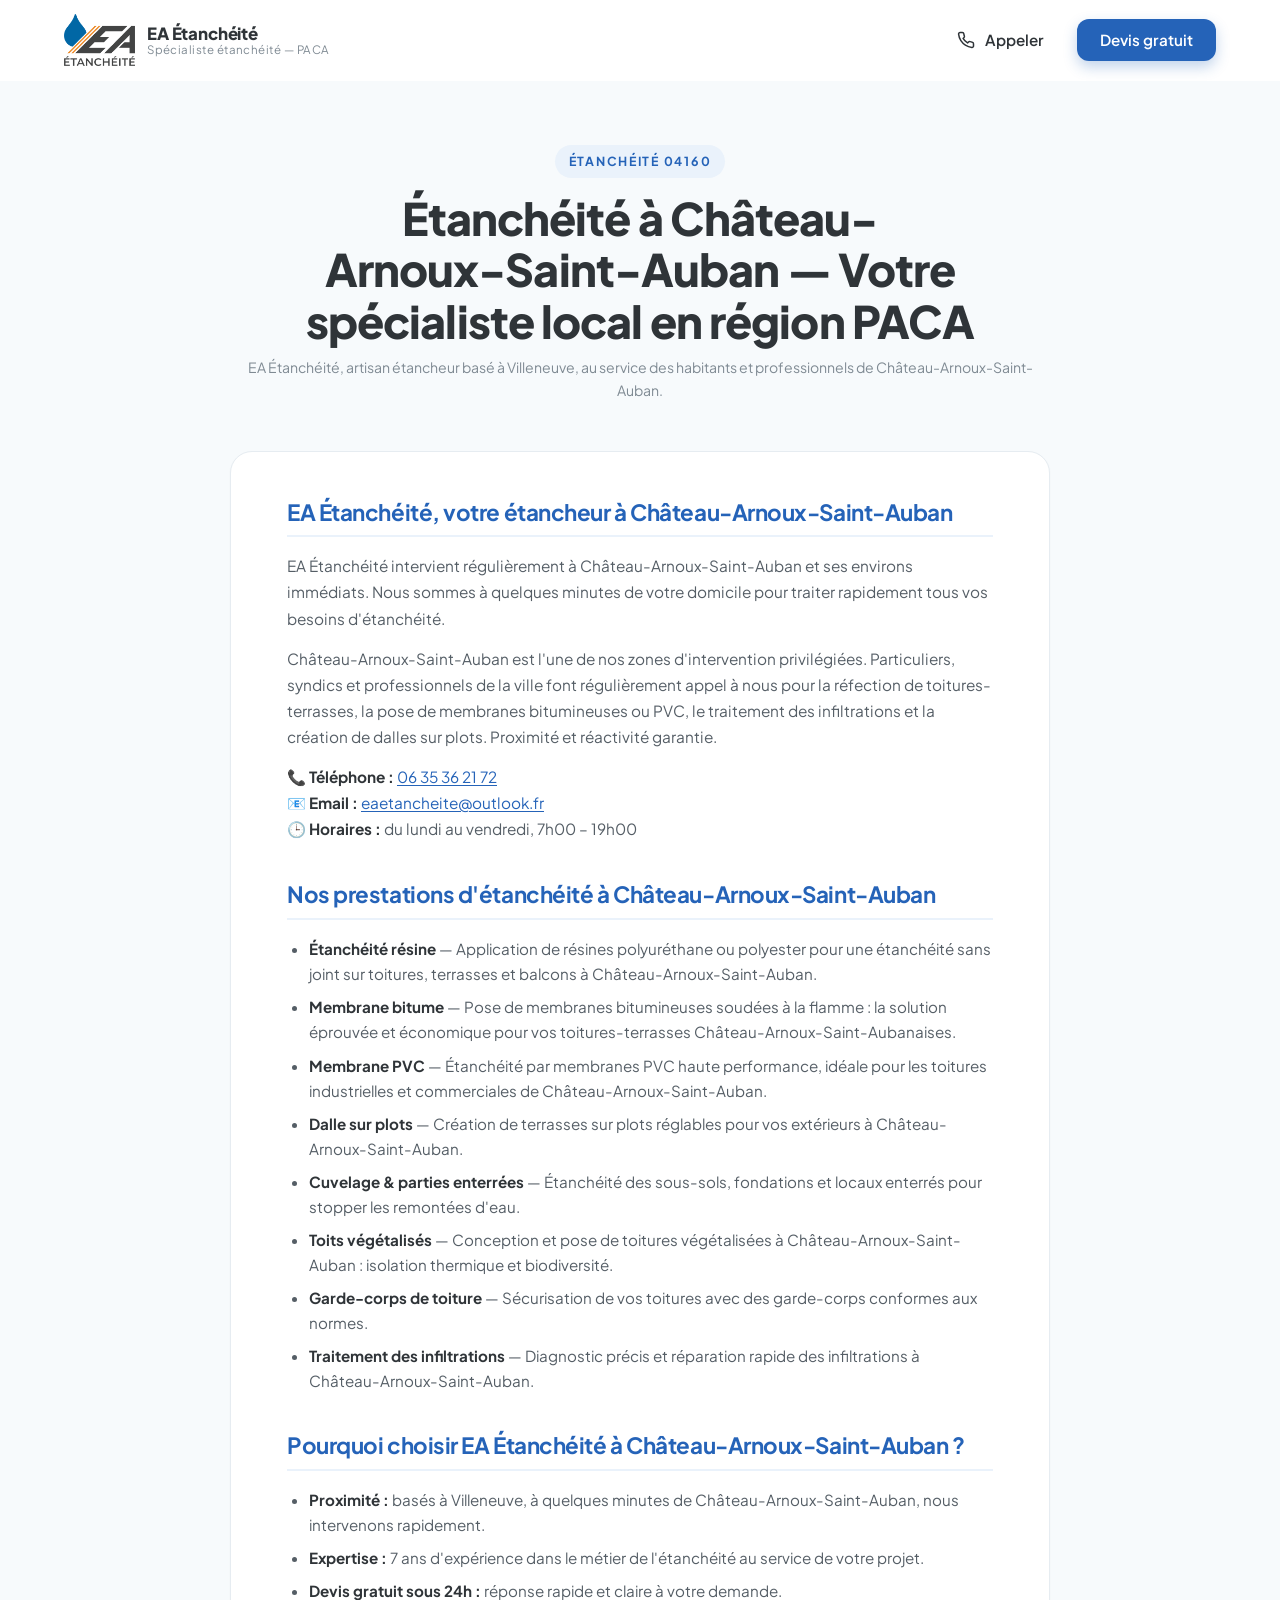
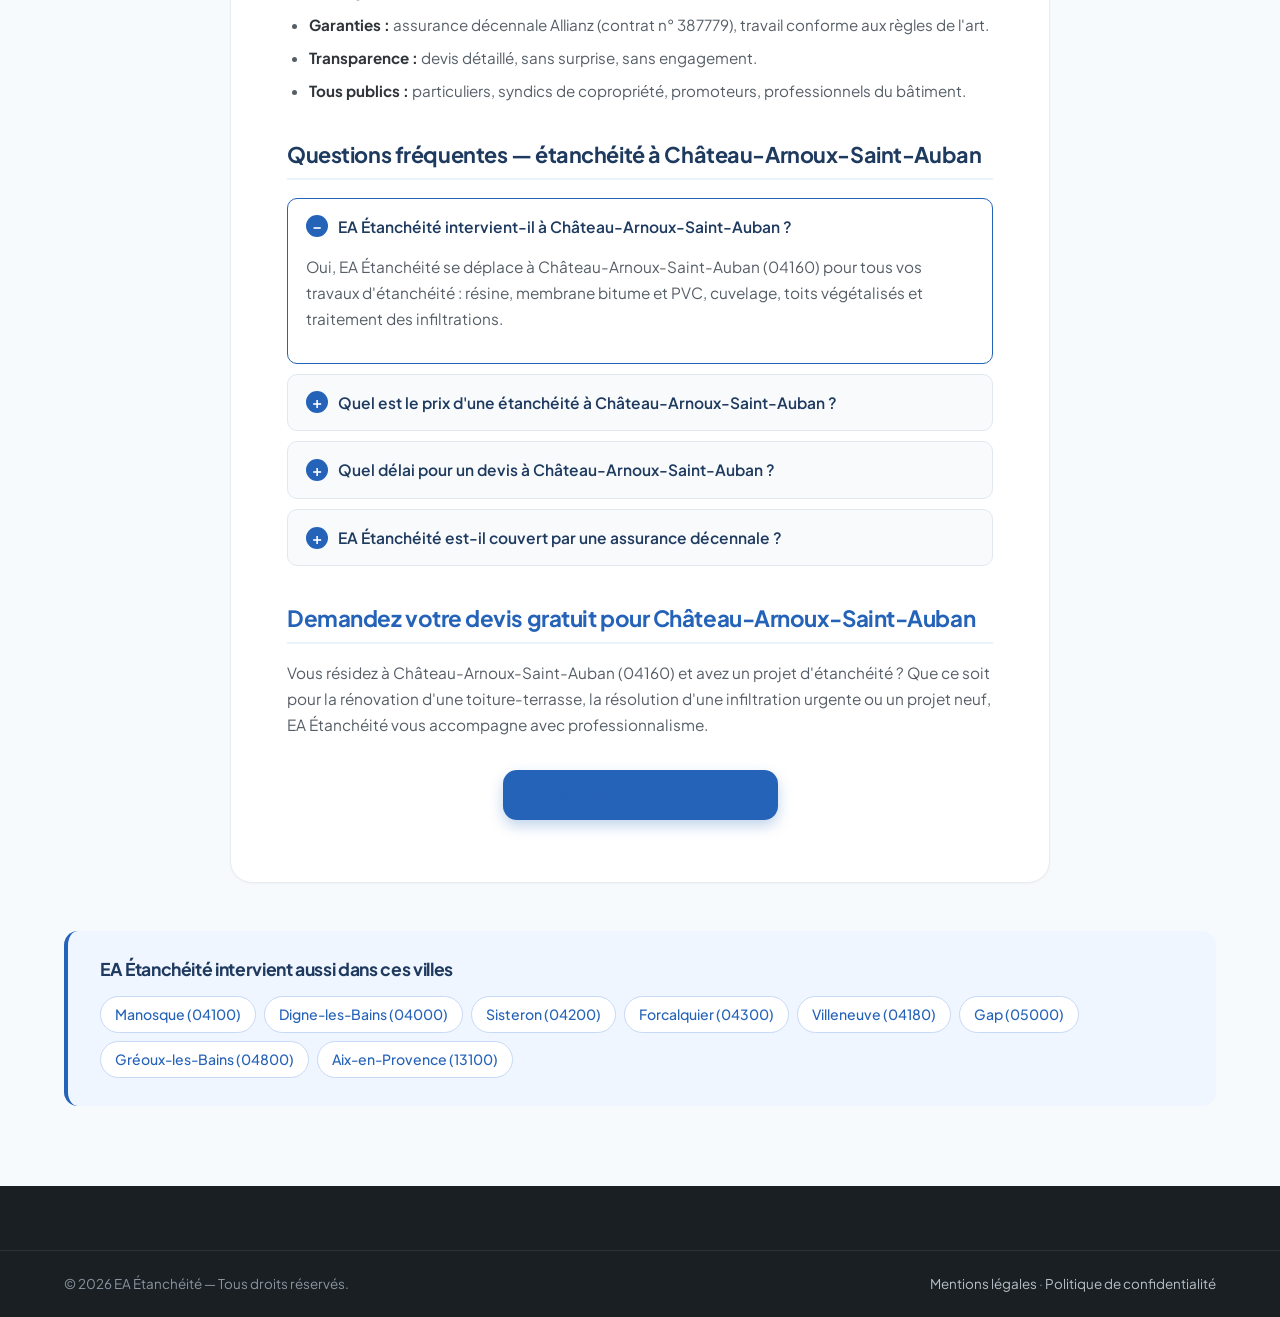
==== commit 21a1f1a6: "Mise à jour site 22/06/2026 14:25" ====
--- a/etancheite-chateau-arnoux-saint-auban.html
+++ b/etancheite-chateau-arnoux-saint-auban.html
@@ -27,7 +27,7 @@
   <link rel="preconnect" href="https://fonts.googleapis.com" />
   <link rel="preconnect" href="https://fonts.gstatic.com" crossorigin />
   <link href="https://fonts.googleapis.com/css2?family=Plus+Jakarta+Sans:wght@400;500;600;700;800&display=swap" rel="stylesheet" />
-  <link rel="stylesheet" href="styles.css?v=3" />
+  <link rel="stylesheet" href="styles.css?v=4" />
 
   <!-- JSON-LD : Local Business pour la ville -->
   <script type="application/ld+json">
@@ -70,6 +70,19 @@
     }]
   }
   </script>
+
+  <script type="application/ld+json">
+  {
+    "@context": "https://schema.org",
+    "@type": "FAQPage",
+    "mainEntity": [
+      { "@type": "Question", "name": "EA Étanchéité intervient-il à Château-Arnoux-Saint-Auban ?", "acceptedAnswer": { "@type": "Answer", "text": "Oui, EA Étanchéité intervient à Château-Arnoux-Saint-Auban (04160) pour tous vos travaux d'étanchéité : résine, membrane bitume et PVC, cuvelage, toits végétalisés et traitement des infiltrations. Tél : 06 35 36 21 72." } },
+      { "@type": "Question", "name": "Quel est le prix d'une étanchéité à Château-Arnoux-Saint-Auban ?", "acceptedAnswer": { "@type": "Answer", "text": "Le coût varie selon la surface et le système choisi. EA Étanchéité vous remet un devis gratuit et détaillé sous 24h, sans engagement." } },
+      { "@type": "Question", "name": "Quel délai pour un devis étanchéité à Château-Arnoux-Saint-Auban ?", "acceptedAnswer": { "@type": "Answer", "text": "EA Étanchéité s'engage à vous répondre sous 24h. Contactez-nous au 06 35 36 21 72 ou via le formulaire de contact." } },
+      { "@type": "Question", "name": "EA Étanchéité possède-t-il une assurance décennale ?", "acceptedAnswer": { "@type": "Answer", "text": "Oui, tous nos travaux sont couverts par l'assurance décennale Allianz (contrat n° 387779), garantissant vos ouvrages 10 ans." } }
+    ]
+  }
+  </script>
 </head>
 <body>
   <a href="#main" class="skip-link">Aller au contenu</a>
@@ -137,6 +150,26 @@
           </ul>
         </section>
 
+        <section class="city-faq">
+          <h2>Questions fréquentes — étanchéité à Château-Arnoux-Saint-Auban</h2>
+          <details open>
+            <summary>EA Étanchéité intervient-il à Château-Arnoux-Saint-Auban ?</summary>
+            <div class="faq-body"><p>Oui, EA Étanchéité se déplace à Château-Arnoux-Saint-Auban (04160) pour tous vos travaux d'étanchéité : résine, membrane bitume et PVC, cuvelage, toits végétalisés et traitement des infiltrations.</p></div>
+          </details>
+          <details>
+            <summary>Quel est le prix d'une étanchéité à Château-Arnoux-Saint-Auban ?</summary>
+            <div class="faq-body"><p>Le coût dépend de la surface et du système choisi. EA Étanchéité vous remet un <strong>devis gratuit et détaillé sous 24h</strong>, sans engagement.</p></div>
+          </details>
+          <details>
+            <summary>Quel délai pour un devis à Château-Arnoux-Saint-Auban ?</summary>
+            <div class="faq-body"><p>Nous nous engageons à vous répondre <strong>sous 24h</strong>. Appelez le <a href="tel:+33635362172">06 35 36 21 72</a> ou remplissez le formulaire en ligne.</p></div>
+          </details>
+          <details>
+            <summary>EA Étanchéité est-il couvert par une assurance décennale ?</summary>
+            <div class="faq-body"><p>Oui, tous nos travaux sont garantis 10 ans par l'assurance décennale <strong>Allianz (contrat n° 387779)</strong>.</p></div>
+          </details>
+        </section>
+
         <section>
           <h2>Demandez votre devis gratuit pour Château-Arnoux-Saint-Auban</h2>
           <p>Vous résidez à Château-Arnoux-Saint-Auban (04160) et avez un projet d'étanchéité&nbsp;? Que ce soit pour la rénovation d'une toiture-terrasse, la résolution d'une infiltration urgente ou un projet neuf, EA Étanchéité vous accompagne avec professionnalisme.</p>
@@ -145,6 +178,20 @@
           </p>
         </section>
       </article>
+
+      <nav class="zones-nav" aria-label="Autres zones d'intervention EA Étanchéité">
+        <h2>EA Étanchéité intervient aussi dans ces villes</h2>
+        <ul>
+          <li><a href="etancheite-manosque.html">Manosque (04100)</a></li>
+          <li><a href="etancheite-digne-les-bains.html">Digne-les-Bains (04000)</a></li>
+          <li><a href="etancheite-sisteron.html">Sisteron (04200)</a></li>
+          <li><a href="etancheite-forcalquier.html">Forcalquier (04300)</a></li>
+          <li><a href="etancheite-villeneuve.html">Villeneuve (04180)</a></li>
+          <li><a href="etancheite-gap.html">Gap (05000)</a></li>
+          <li><a href="etancheite-greoux-les-bains.html">Gréoux-les-Bains (04800)</a></li>
+          <li><a href="etancheite-aix-en-provence.html">Aix-en-Provence (13100)</a></li>
+        </ul>
+      </nav>
     </div>
   </main>
 
--- a/styles.css
+++ b/styles.css
@@ -9,7 +9,7 @@
 
 /* -------- Reset & base -------- */
 *, *::before, *::after { box-sizing: border-box; }
-html { scroll-behavior: smooth; -webkit-text-size-adjust: 100%; }
+html { scroll-behavior: smooth; -webkit-text-size-adjust: 100%; scroll-padding-top: 80px; }
 body {
   margin: 0;
   font-family: 'Plus Jakarta Sans', system-ui, -apple-system, 'Segoe UI', Roboto, sans-serif;
@@ -1516,15 +1516,18 @@
 .modal-footer .btn { flex: 1; min-width: 160px; }
 
 @media (max-width: 640px) {
-  .modal { padding: 12px; }
-  .modal-content { padding: 28px 22px 24px; max-height: 94vh; }
-  .modal-header { padding-right: 48px; margin-bottom: 22px; }
+  .modal { padding: 10px; }
+  .modal-content { padding: 24px 16px 20px; max-height: 96vh; overflow-y: auto; }
+  .modal-header { padding-right: 44px; margin-bottom: 18px; }
   .modal-gallery {
     grid-template-columns: 1fr;
-    gap: 12px;
-    margin-bottom: 22px;
+    gap: 10px;
+    margin-bottom: 18px;
   }
-  .modal-photo { aspect-ratio: 4 / 3; }
+  .modal-photo {
+    aspect-ratio: 4 / 3;
+    border-radius: 8px;
+  }
   
 .modal-gallery-single {
   grid-template-columns: 1fr;
@@ -1696,8 +1699,9 @@
   .dep-card { padding: 28px 20px; }
   .hero-text h1 { margin-bottom: 18px; }
   .hero-text .lead { font-size: 1.02rem; margin-bottom: 24px; }
-  .hero-card { padding: 36px 28px; max-width: 280px; }
-  .hero-card-drop { width: 100px; }
+  .hero-visual { min-height: 220px; }
+  .hero-card { padding: 28px 24px; max-width: 260px; }
+  .hero-card-drop { width: 80px; }
   .stat-num { font-size: 2.1rem; }
   .devis-form { padding: 28px 22px; }
   .apropos-card { padding: 28px 24px; }
@@ -1851,3 +1855,85 @@
   }
   .reveal { opacity: 1; transform: none; }
 }
+
+/* ─── FAQ locale (pages villes) ─── */
+.city-faq { margin-top: 40px; }
+.city-faq h2 { font-size: 1.35rem; font-weight: 700; color: #1e3a5f; margin-bottom: 18px; }
+.city-faq details {
+  border: 1px solid #e2e8f0;
+  border-radius: 10px;
+  margin-bottom: 10px;
+  background: #f8fafc;
+  overflow: hidden;
+}
+.city-faq details[open] { background: #fff; border-color: #2563B8; }
+.city-faq summary {
+  padding: 15px 18px;
+  cursor: pointer;
+  font-size: 0.97rem;
+  font-weight: 600;
+  color: #1e3a5f;
+  list-style: none;
+  display: flex;
+  align-items: center;
+  gap: 10px;
+  user-select: none;
+}
+.city-faq summary::before {
+  content: '+';
+  display: inline-flex;
+  align-items: center;
+  justify-content: center;
+  width: 22px;
+  height: 22px;
+  min-width: 22px;
+  background: #2563B8;
+  color: #fff;
+  border-radius: 50%;
+  font-size: 1rem;
+  line-height: 1;
+}
+.city-faq details[open] summary::before { content: '−'; }
+.city-faq summary::-webkit-details-marker { display: none; }
+.city-faq .faq-body { padding: 0 18px 16px; font-size: 0.93rem; color: #374151; line-height: 1.65; }
+.city-faq .faq-body a { color: #2563B8; }
+
+/* ─── Zones d'intervention (maillage inter-villes) ─── */
+.zones-nav {
+  margin-top: 48px;
+  padding: 28px 32px;
+  background: #f0f6ff;
+  border-radius: 14px;
+  border-left: 4px solid #2563B8;
+}
+.zones-nav h2 {
+  font-size: 1.1rem;
+  font-weight: 700;
+  color: #1e3a5f;
+  margin-bottom: 16px;
+}
+.zones-nav ul {
+  display: flex;
+  flex-wrap: wrap;
+  gap: 8px;
+  list-style: none;
+  padding: 0;
+  margin: 0;
+}
+.zones-nav ul li a {
+  display: inline-block;
+  padding: 6px 14px;
+  background: #fff;
+  border: 1px solid #c7d9f5;
+  border-radius: 20px;
+  font-size: 0.88rem;
+  font-weight: 500;
+  color: #2563B8;
+  text-decoration: none;
+  transition: background 0.18s, color 0.18s;
+}
+.zones-nav ul li a:hover { background: #2563B8; color: #fff; border-color: #2563B8; }
+@media (max-width: 640px) {
+  .zones-nav { padding: 20px 16px; }
+  .zones-nav ul li a { font-size: 0.83rem; padding: 5px 11px; }
+}
